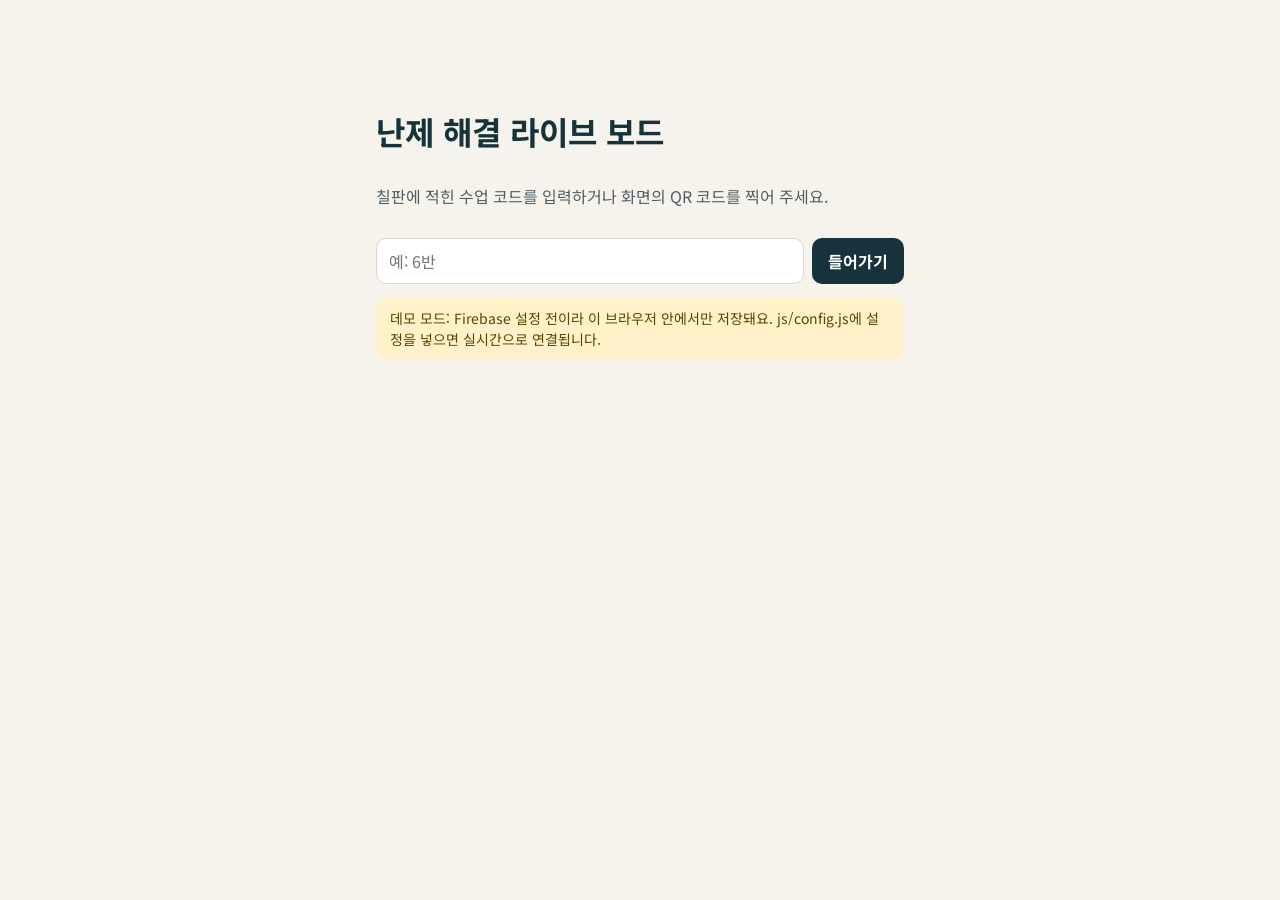
==== index.html @ 52db182a "난제 해결 라이브 보드: 학생 화면, 교실 보드, Firestore 실시간 저장 Co-Authored-By: Claude Opus 5.5 <noreply@anthropic.com>" ====
<!doctype html>
<html lang="ko">
<head>
<meta charset="utf-8">
<meta name="viewport" content="width=device-width, initial-scale=1">
<title>난제 해결 라이브 보드</title>
<link rel="preconnect" href="https://fonts.googleapis.com">
<link href="https://fonts.googleapis.com/css2?family=Noto+Sans+KR:wght@400;500;700;900&display=swap" rel="stylesheet">
<link rel="stylesheet" href="css/style.css">
</head>
<body>
<div id="app"></div>
<script type="module" src="js/student.js"></script>
</body>
</html>
---- css/style.css ----
:root {
  --bg: #F6F3EC; --panel: #FFFDF8; --line: #DED8CB; --ink: #1E2B30; --soft: #4F5E64;
  --navy: #16323A; --navy2: #1F4650; --teal: #2C7A7B; --mint: #8FC7C1; --orange: #D9622B; --peach: #F3D9C8;
  --green: #2E8B57; --yellow: #E8B730; --red: #C8352E;
  --font: 'Noto Sans KR', 'Apple SD Gothic Neo', 'Malgun Gothic', sans-serif;
}
* { box-sizing: border-box; }
html, body { margin: 0; background: var(--bg); color: var(--ink); font-family: var(--font); }
button, input, textarea, select { font-family: inherit; font-size: inherit; color: inherit; }
button { cursor: pointer; }
:focus-visible { outline: 3px solid var(--orange); outline-offset: 2px; }
.muted { color: var(--soft); }
.pill { display: inline-block; padding: 4px 12px; border-radius: 999px; font-weight: 700; font-size: 14px; }
.demo { background: #FFF1C9; color: #5B4300; padding: 10px 14px; border-radius: 10px; font-size: 14px; line-height: 1.5; }
.err { background: #FBE3E1; color: #7A1D17; padding: 10px 14px; border-radius: 10px; font-size: 15px; }
.toast { position: fixed; left: 50%; bottom: 24px; transform: translateX(-50%); background: var(--navy); color: #fff; padding: 12px 20px; border-radius: 12px; font-weight: 700; box-shadow: 0 6px 24px rgba(0,0,0,.2); z-index: 50; }

/* ---------- 학생 화면 ---------- */
.s-wrap { max-width: 860px; margin: 0 auto; padding: 16px 16px 80px; display: flex; flex-direction: column; gap: 16px; }
.s-head { display: flex; flex-direction: column; gap: 10px; }
.s-head h1 { margin: 0; font-size: 24px; color: var(--navy); }
.room { font-size: 14px; color: var(--teal); font-weight: 700; }
.groups { display: grid; grid-template-columns: repeat(5, minmax(0, 1fr)); gap: 8px; }
.groups button { border: 2px solid var(--line); background: var(--panel); border-radius: 14px; padding: 10px 6px; text-align: center; line-height: 1.3; }
.groups button b { display: block; font-size: 18px; color: var(--navy); }
.groups button span { font-size: 12px; color: var(--soft); }
.groups button[aria-pressed="true"] { border-color: var(--teal); background: var(--teal); }
.groups button[aria-pressed="true"] b, .groups button[aria-pressed="true"] span { color: #fff; }
.tabs { display: flex; gap: 6px; overflow-x: auto; padding-bottom: 4px; }
.tabs button { flex: none; border: 1px solid var(--line); background: var(--panel); border-radius: 999px; padding: 8px 14px; font-weight: 700; font-size: 15px; color: var(--soft); }
.tabs button.done::after { content: ' ✓'; color: var(--teal); }
.tabs button[aria-selected="true"] { background: var(--navy); color: #fff; border-color: var(--navy); }
.card { background: var(--panel); border: 1px solid var(--line); border-radius: 18px; padding: 20px; display: flex; flex-direction: column; gap: 14px; }
.card h2 { margin: 0; font-size: 22px; color: var(--navy); }
.hint { background: #E9EFEA; border-radius: 12px; padding: 12px 14px; font-size: 15px; line-height: 1.6; }
.hint b { color: var(--teal); }
label.f, div.f { display: flex; flex-direction: column; gap: 6px; font-weight: 700; font-size: 15px; }
.req { color: var(--orange); font-size: 13px; }
textarea, input[type=text], select { width: 100%; border: 1.5px solid var(--line); border-radius: 10px; padding: 10px 12px; background: #fff; font-size: 16px; line-height: 1.5; font-weight: 400; }
textarea { min-height: 70px; resize: vertical; }
.row3 { border: 1px dashed var(--line); border-radius: 12px; padding: 12px; display: flex; flex-direction: column; gap: 10px; }
.row3 h3 { margin: 0; font-size: 16px; color: var(--orange); }
.choices { display: flex; flex-wrap: wrap; gap: 8px; }
.choices label { display: flex; align-items: center; gap: 6px; border: 1.5px solid var(--line); border-radius: 999px; padding: 6px 12px; font-size: 15px; background: #fff; font-weight: 500; }
.choices input { accent-color: var(--teal); width: 18px; height: 18px; }
.light-G { color: var(--green); } .light-Y { color: #8A6400; } .light-R { color: var(--red); }
.submit { border: 0; background: var(--orange); color: #1A1A1A; font-weight: 900; font-size: 18px; border-radius: 14px; padding: 14px; }
.submit:disabled { opacity: .5; cursor: default; }
.recv { border-left: 4px solid var(--teal); padding: 8px 12px; background: #fff; border-radius: 8px; font-size: 15px; line-height: 1.6; font-weight: 400; }
.join { display: flex; gap: 8px; }
.join input { flex: 1; }
.join button, .btn { border: 0; background: var(--navy); color: #fff; border-radius: 10px; padding: 10px 16px; font-weight: 700; }

/* ---------- 교실 앞 보드 ---------- */
.b-wrap { height: 100vh; display: flex; flex-direction: column; padding: 18px 24px; gap: 14px; }
.b-top { display: flex; align-items: center; gap: 18px; flex-wrap: wrap; }
.b-top h1 { margin: 0; font-size: 28px; font-weight: 900; color: var(--navy); }
.b-top .q { font-size: 18px; color: var(--orange); font-weight: 700; }
.b-top .sp { flex: 1; }
.b-tabs { display: flex; gap: 6px; flex-wrap: wrap; }
.b-tabs button { border: 1px solid var(--line); background: var(--panel); border-radius: 999px; padding: 8px 16px; font-weight: 700; font-size: 16px; color: var(--soft); }
.b-tabs button[aria-selected="true"] { background: var(--navy); color: #fff; border-color: var(--navy); }
.b-meta { font-size: 14px; color: var(--soft); font-variant-numeric: tabular-nums; }
.b-grid { flex: 1; min-height: 0; display: grid; grid-template-columns: repeat(5, minmax(0, 1fr)); gap: 14px; }
.col { background: var(--panel); border: 1px solid var(--line); border-radius: 18px; display: flex; flex-direction: column; min-height: 0; overflow: hidden; cursor: zoom-in; }
.col-h { background: var(--navy); color: #fff; padding: 12px 16px; display: flex; flex-direction: column; gap: 6px; }
.col-h .n { font-size: 14px; color: var(--mint); font-weight: 700; }
.col-h .t { font-size: 22px; font-weight: 900; line-height: 1.2; }
.dots { display: flex; gap: 5px; }
.dot { flex: 1; height: 8px; border-radius: 4px; background: #34555E; }
.dot.on { background: var(--mint); }
.dot.now { background: var(--orange); }
.col-b { padding: 14px; display: flex; flex-direction: column; gap: 10px; overflow-y: auto; font-size: 19px; line-height: 1.5; }
.lbl { font-size: 15px; font-weight: 700; color: var(--teal); }
.box { background: #fff; border: 1px solid var(--line); border-radius: 10px; padding: 8px 10px; word-break: keep-all; overflow-wrap: anywhere; }
.box.sci { border: 2px solid var(--teal); background: #EEF6F5; }
.box.v2 { border: 2px solid var(--orange); background: #FFF4EC; font-weight: 700; }
.empty { color: #9AA6AA; font-size: 15px; text-align: center; padding: 24px 8px; }
.sig { display: flex; gap: 8px; align-items: flex-start; }
.sig i { flex: none; width: 18px; height: 18px; border-radius: 50%; margin-top: 5px; }
.sig i.G { background: var(--green); } .sig i.Y { background: var(--yellow); } .sig i.R { background: var(--red); }
.mvp { background: var(--red); color: #fff; }
.chip { display: inline-block; font-size: 13px; font-weight: 700; border-radius: 8px; padding: 2px 8px; margin: 2px 4px 2px 0; background: #E9EFEA; color: var(--navy); }
.chip.acc { background: var(--peach); color: #7A3510; }
.chip.reb { background: var(--navy2); color: #fff; }
.fresh { animation: pop 1.2s ease-out; }
@keyframes pop { 0% { box-shadow: 0 0 0 4px var(--orange); } 100% { box-shadow: 0 0 0 0 transparent; } }
@media (prefers-reduced-motion: reduce) { .fresh { animation: none; } }
.ov { position: fixed; inset: 0; background: rgba(22,50,58,.55); display: flex; align-items: center; justify-content: center; padding: 32px; z-index: 20; }
.ov .col { width: min(1100px, 100%); max-height: 100%; cursor: zoom-out; }
.ov .col-b { font-size: 26px; } .ov .lbl { font-size: 18px; } .ov .col-h .t { font-size: 34px; }
.joinbox { display: flex; align-items: center; gap: 12px; background: var(--panel); border: 1px solid var(--line); border-radius: 14px; padding: 6px 12px 6px 6px; }
.joinbox .qr { width: 72px; height: 72px; background: #fff; border-radius: 8px; }
.joinbox .qr img, .joinbox .qr canvas { width: 72px; height: 72px; display: block; }
.joinbox .code { font-size: 22px; font-weight: 900; color: var(--navy); }
.joinbox .url { font-size: 13px; color: var(--soft); max-width: 260px; overflow-wrap: anywhere; }
.setup { max-width: 560px; margin: 12vh auto; padding: 0 16px; display: flex; flex-direction: column; gap: 14px; }
.setup h1 { margin: 0; color: var(--navy); }
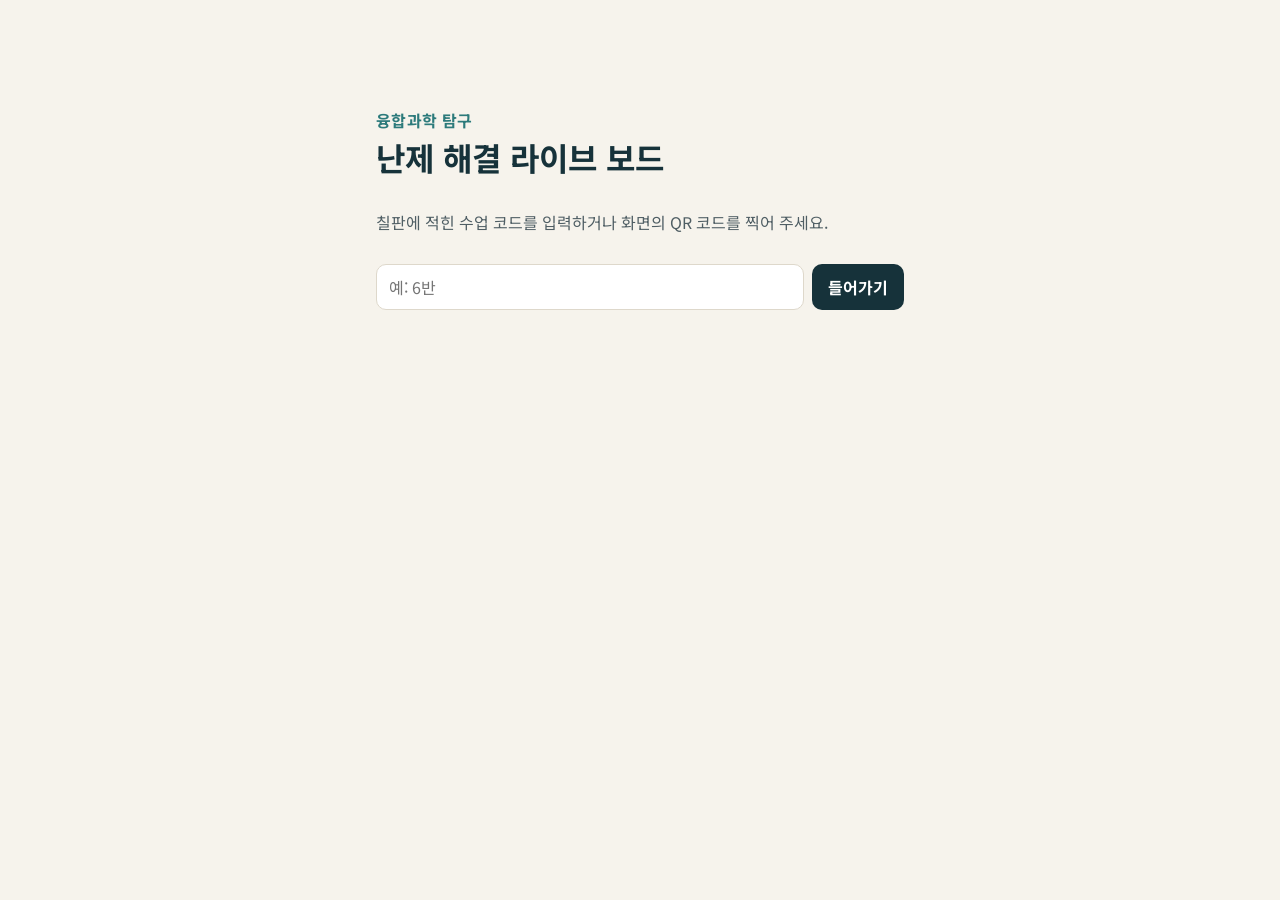
==== commit 870bb763: "그림 크게 보기(확대·이동) 개선, 앱 제목에 융합과학 탐구 추가, 업로드 해상도 1600px Co-Authored-By: Claude Opus 5.5 <noreply@anthro" ====
--- a/index.html
+++ b/index.html
@@ -3,7 +3,7 @@
 <head>
 <meta charset="utf-8">
 <meta name="viewport" content="width=device-width, initial-scale=1">
-<title>난제 해결 라이브 보드</title>
+<title>융합과학 탐구 · 난제 해결 라이브 보드</title>
 <link rel="preconnect" href="https://fonts.googleapis.com">
 <link href="https://fonts.googleapis.com/css2?family=Noto+Sans+KR:wght@400;500;700;900&display=swap" rel="stylesheet">
 <link rel="stylesheet" href="css/style.css">
--- a/css/style.css
+++ b/css/style.css
@@ -90,9 +90,67 @@
 .ov .col { width: min(1100px, 100%); max-height: 100%; cursor: zoom-out; }
 .ov .col-b { font-size: 26px; } .ov .lbl { font-size: 18px; } .ov .col-h .t { font-size: 34px; }
 .joinbox { display: flex; align-items: center; gap: 12px; background: var(--panel); border: 1px solid var(--line); border-radius: 14px; padding: 6px 12px 6px 6px; }
-.joinbox .qr { width: 72px; height: 72px; background: #fff; border-radius: 8px; }
-.joinbox .qr img, .joinbox .qr canvas { width: 72px; height: 72px; display: block; }
+.joinbox .qr { width: 120px; height: 120px; background: #fff; border: 0; border-radius: 8px; padding: 0; cursor: zoom-in; }
+.joinbox .qr img { width: 120px; height: 120px; display: block; image-rendering: pixelated; }
+.qr-ov { cursor: zoom-out; }
+.qr-big { background: #fff; border-radius: 24px; padding: 32px; display: flex; flex-direction: column; align-items: center; gap: 12px; max-width: 92vw; }
+.qr-big img { width: min(70vh, 80vw); height: min(70vh, 80vw); image-rendering: pixelated; display: block; }
+.qr-big .code { font-size: 32px; font-weight: 900; color: var(--navy); }
+.qr-big .url { font-size: 18px; color: var(--soft); overflow-wrap: anywhere; text-align: center; }
 .joinbox .code { font-size: 22px; font-weight: 900; color: var(--navy); }
 .joinbox .url { font-size: 13px; color: var(--soft); max-width: 260px; overflow-wrap: anywhere; }
 .setup { max-width: 560px; margin: 12vh auto; padding: 0 16px; display: flex; flex-direction: column; gap: 14px; }
 .setup h1 { margin: 0; color: var(--navy); }
+
+/* ---------- 사진·그림 ---------- */
+.hidden-file { display: none; }
+.btn-ghost { border: 1.5px solid var(--line); background: #fff; color: var(--navy); border-radius: 10px; padding: 9px 14px; font-weight: 700; }
+.att-preview { display: flex; align-items: flex-start; gap: 10px; flex-wrap: wrap; }
+.att-preview img { max-width: 100%; max-height: 260px; border-radius: 10px; border: 1px solid var(--line); }
+.mini-gal { display: grid; grid-template-columns: repeat(3, minmax(0, 1fr)); gap: 8px; }
+.mini-gal figure, .pic { margin: 0; }
+.mini-gal img { width: 100%; aspect-ratio: 4 / 3; object-fit: cover; border-radius: 8px; border: 1px solid var(--line); }
+.mini-gal figcaption { font-size: 13px; color: var(--soft); font-weight: 400; }
+.pad-ov { position: fixed; inset: 0; background: rgba(22,50,58,.75); z-index: 40; display: flex; align-items: center; justify-content: center; padding: 12px; }
+.pad { background: var(--panel); border-radius: 16px; padding: 12px; display: flex; flex-direction: column; gap: 10px; width: min(1200px, 100%); max-height: 100%; }
+.pad-tools { display: flex; flex-wrap: wrap; gap: 8px; align-items: center; }
+.pad-tools select { width: auto; }
+.pad-tools .sp { flex: 1; }
+.swatch { width: 36px; height: 36px; border-radius: 50%; border: 2px solid var(--line); }
+.swatch[aria-pressed="true"] { outline: 3px solid var(--orange); outline-offset: 2px; }
+.pad-canvas { width: 100%; height: auto; max-height: calc(100vh - 120px); object-fit: contain; background: #fff; border-radius: 10px; border: 1px solid var(--line); touch-action: none; }
+.pic img { width: 100%; max-height: 260px; object-fit: contain; background: #fff; border: 1px solid var(--line); border-radius: 10px; cursor: zoom-in; display: block; }
+.pic figcaption { font-size: 15px; color: var(--soft); margin-top: 4px; }
+.ov .pic img { max-height: 60vh; }
+
+/* ---------- 진행 모니터·반 전체 정리 ---------- */
+.ago { font-weight: 500; color: #B9D3CF; }
+.ago.stale { color: #1A1A1A; background: var(--yellow); border-radius: 6px; padding: 0 6px; margin-left: 6px; font-weight: 900; }
+.b-side { display: flex; flex-direction: column; gap: 6px; align-items: flex-end; }
+.sum-grid { flex: 1; min-height: 0; display: grid; grid-template-columns: minmax(0, 1fr) minmax(0, 1.3fr); gap: 16px; }
+.sum-card { background: var(--panel); border: 1px solid var(--line); border-radius: 18px; padding: 18px; display: flex; flex-direction: column; gap: 12px; min-height: 0; }
+.sum-card h2 { margin: 0; font-size: 26px; color: var(--navy); line-height: 1.3; }
+.sum-bar { display: flex; height: 56px; border-radius: 12px; overflow: hidden; }
+.sum-bar .seg { display: flex; align-items: center; justify-content: center; font-weight: 900; font-size: 18px; color: #fff; min-width: 0; white-space: nowrap; overflow: hidden; }
+.sum-bar .G { background: var(--green); } .sum-bar .Y { background: var(--yellow); color: #1A1A1A; } .sum-bar .R { background: var(--red); }
+.sum-list { display: flex; flex-direction: column; gap: 10px; overflow-y: auto; font-size: 18px; line-height: 1.5; }
+.sum-row { border-bottom: 1px dashed var(--line); padding-bottom: 10px; display: flex; flex-direction: column; gap: 6px; }
+.sum-g b { color: var(--navy); margin-right: 8px; } .sum-g span { color: var(--soft); font-size: 15px; }
+.sum-v { display: grid; grid-template-columns: minmax(0, 1fr) auto minmax(0, 1fr); gap: 8px; align-items: center; }
+.sum-v .arrow { font-size: 24px; font-weight: 900; color: var(--orange); display: flex; flex-direction: column; align-items: center; }
+.sum-c { font-size: 15px; }
+.sum-legend { display: flex; flex-wrap: wrap; gap: 6px 16px; margin-top: 8px; font-size: 16px; color: var(--soft); }
+.sum-legend i { display: inline-block; width: 12px; height: 12px; border-radius: 50%; margin-right: 6px; }
+.sum-legend i.G { background: var(--green); } .sum-legend i.Y { background: var(--yellow); } .sum-legend i.R { background: var(--red); }
+
+/* 그림 크게 보기 */
+.img-ov { position: fixed; inset: 0; z-index: 30; background: #0E1A1E; display: flex; flex-direction: column; }
+.iv-bar { display: flex; align-items: center; gap: 8px; padding: 10px 16px; color: #fff; }
+.iv-cap { flex: 1; font-size: 22px; font-weight: 700; overflow: hidden; text-overflow: ellipsis; white-space: nowrap; }
+.iv-bar button { border: 1px solid rgba(255,255,255,.35); background: rgba(255,255,255,.08); color: #fff; border-radius: 10px; padding: 8px 16px; font-size: 18px; font-weight: 700; min-width: 48px; }
+.iv-z { min-width: 64px; text-align: center; font-variant-numeric: tabular-nums; font-size: 18px; }
+.iv-stage { flex: 1; min-height: 0; overflow: auto; display: grid; place-items: center; touch-action: none; cursor: zoom-in; user-select: none; }
+.iv-stage.zoomed { place-items: start; cursor: grab; }
+.iv-stage img { display: block; background: #fff; max-width: none; }
+.iv-stage.zoomed img { margin: auto; }
+.kicker { display: block; font-size: .5em; font-weight: 700; color: var(--teal); letter-spacing: .02em; margin-bottom: 2px; }
